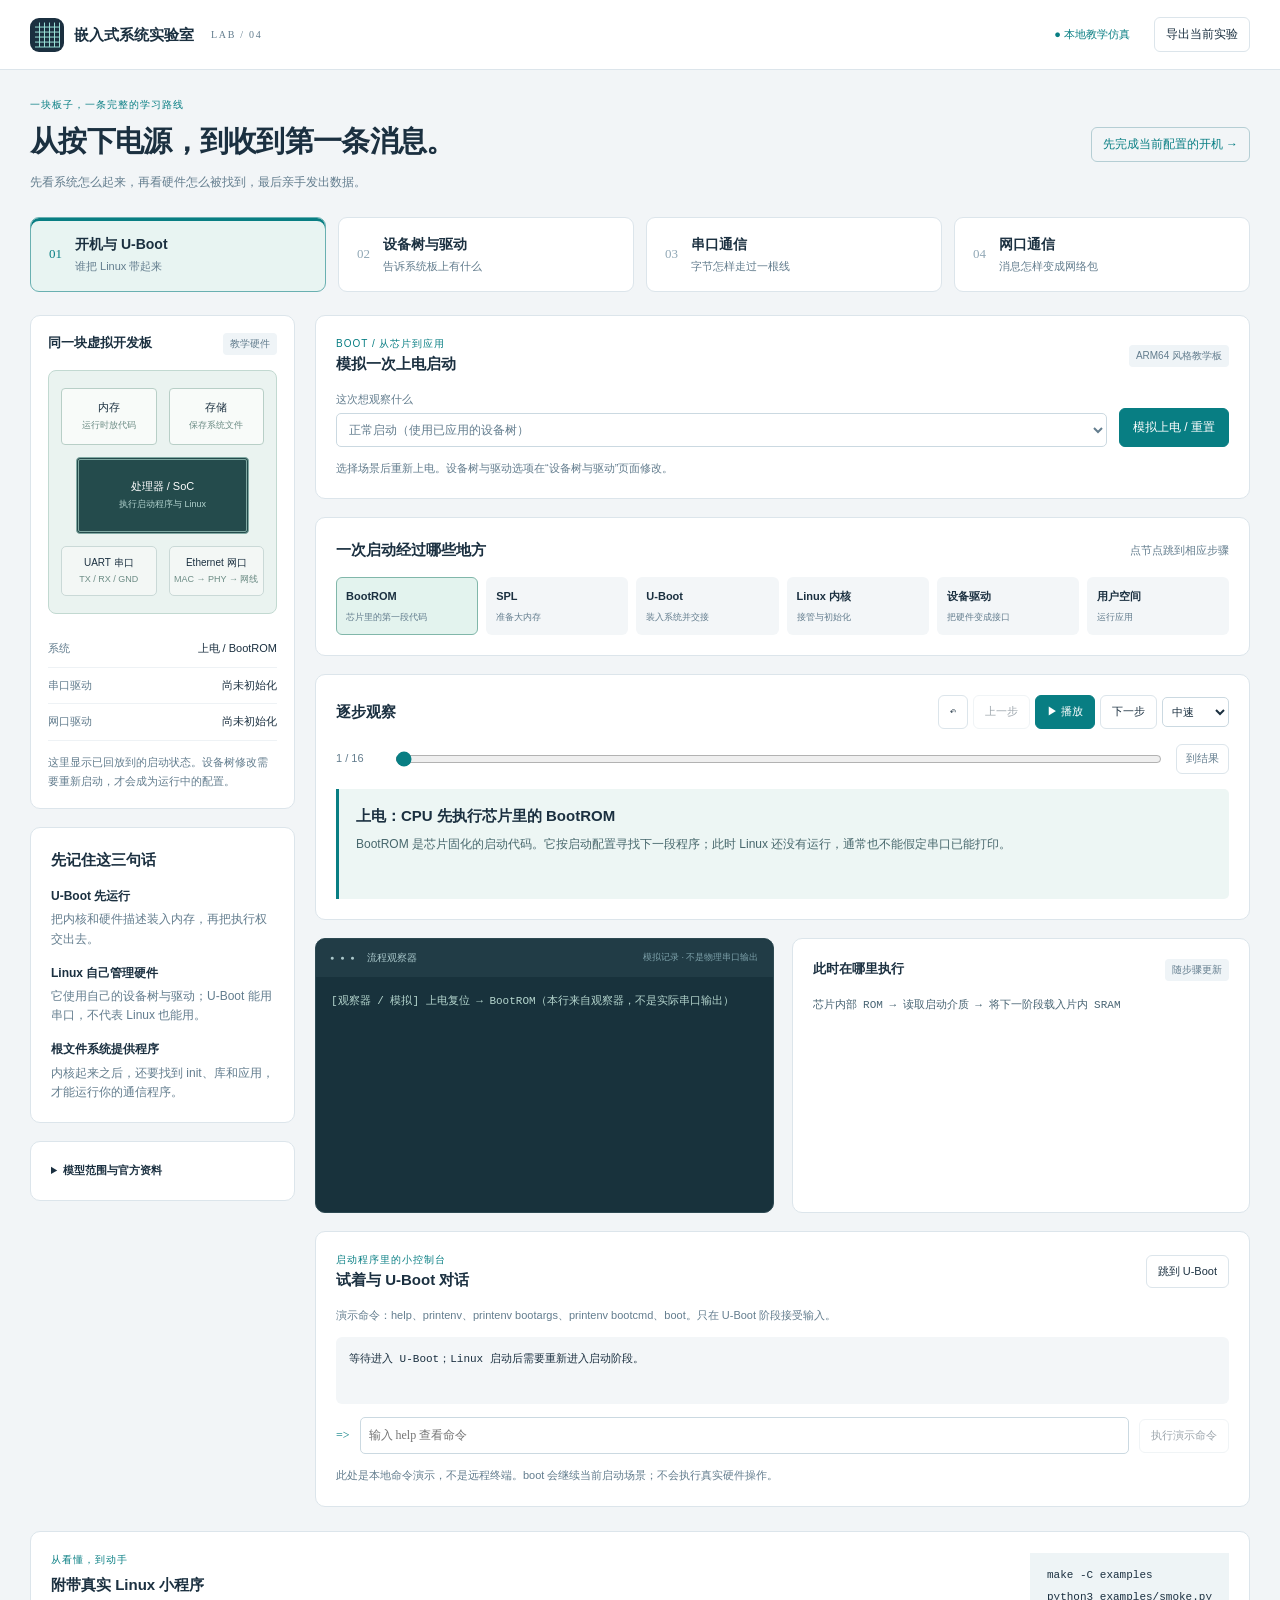
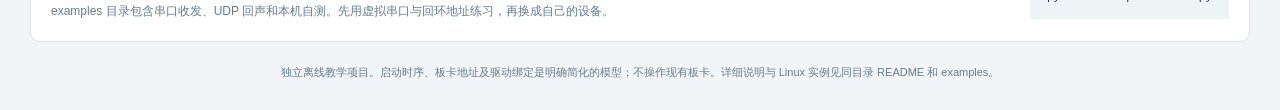
==== embedded-system-lab/index.html @ eefa9256 "Add embedded boot device tree UART and Ethernet learning project" ====
<!doctype html>
<html lang="zh-CN">
<head><meta charset="utf-8"><meta name="viewport" content="width=device-width,initial-scale=1"><title>嵌入式系统实验室 · 从开机到通信</title><link rel="stylesheet" href="style.css"></head>
<body>
<header><a href="#" class="brand"><span>▦</span>嵌入式系统实验室 <small>LAB / 04</small></a><span class="offline">● 本地教学仿真</span><button id="export">导出当前实验</button></header>
<main>
<section class="intro"><div><p class="eyebrow">一块板子，一条完整的学习路线</p><h1>从按下电源，到收到第一条消息。</h1><p>先看系统怎么起来，再看硬件怎么被找到，最后亲手发出数据。</p></div><button id="quick-boot" class="quiet">先完成当前配置的开机 →</button></section>
<nav class="tabs" aria-label="选择实验"><button data-tab="boot" aria-pressed="true"><span>01</span><div><b>开机与 U-Boot</b><small>谁把 Linux 带起来</small></div></button><button data-tab="tree" aria-pressed="false"><span>02</span><div><b>设备树与驱动</b><small>告诉系统板上有什么</small></div></button><button data-tab="serial" aria-pressed="false"><span>03</span><div><b>串口通信</b><small>字节怎样走过一根线</small></div></button><button data-tab="network" aria-pressed="false"><span>04</span><div><b>网口通信</b><small>消息怎样变成网络包</small></div></button></nav>
<div class="workspace">
<aside class="board-column">
<section class="panel board-panel"><div class="section-head"><h2>同一块虚拟开发板</h2><span class="tag">教学硬件</span></div><div class="board-drawing" aria-label="处理器、内存、存储、串口和网口的简化示意"><div class="board-chip memory">内存<br><small>运行时放代码</small></div><div class="board-chip storage">存储<br><small>保存系统文件</small></div><div class="board-chip soc">处理器 / SoC<br><small>执行启动程序与 Linux</small></div><div class="board-port" id="board-uart">UART 串口<br><small>TX / RX / GND</small></div><div class="board-port" id="board-eth">Ethernet 网口<br><small>MAC → PHY → 网线</small></div></div><dl class="board-status"><div><dt>系统</dt><dd id="board-system">尚未上电</dd></div><div><dt>串口驱动</dt><dd id="board-serial-status">尚未初始化</dd></div><div><dt>网口驱动</dt><dd id="board-network-status">尚未初始化</dd></div></dl><p class="fine">这里显示已回放到的启动状态。设备树修改需要重新启动，才会成为运行中的配置。</p></section>
<section class="panel learning"><h2 id="learn-title">先记住这三句话</h2><div id="learn-content"></div></section>
<details class="panel deeper"><summary>模型范围与官方资料</summary><div id="limitations"></div><div id="sources"></div></details>
</aside>
<section class="content-column">
<section id="tree-view" hidden>
<div class="panel tree-intro"><p class="eyebrow">硬件说明书，不是驱动程序</p><h2>设备树说“这里有一个设备”，驱动负责“怎么用它”。</h2><p>改下面的配置，再重新启动。观察同一块板子的串口与网口是否还能被 Linux 找到。</p></div>
<form id="tree-form" class="panel">
<div class="tree-cards"><fieldset><legend>UART · 串口设备</legend><label>设备是否启用<select id="dt-uart-enabled"><option value="true">启用 · status = okay</option><option value="false">关闭 · status = disabled</option></select></label><label>设备描述能否匹配驱动<select id="dt-uart-compatible"><option value="true">匹配 · study,uart</option><option value="false">写错 · study,unknown</option></select></label><label>内核里是否有对应驱动<select id="dt-uart-driver"><option value="true">有驱动</option><option value="false">没有编译该驱动</option></select></label></fieldset>
<fieldset><legend>Ethernet · 网口设备</legend><label>设备是否启用<select id="dt-eth-enabled"><option value="true">启用 · status = okay</option><option value="false">关闭 · status = disabled</option></select></label><label>设备描述能否匹配驱动<select id="dt-eth-compatible"><option value="true">匹配 · study,ethernet</option><option value="false">写错 · study,unknown</option></select></label><label>内核里是否有对应驱动<select id="dt-eth-driver"><option value="true">有驱动</option><option value="false">没有编译该驱动</option></select></label></fieldset></div>
<div class="tree-actions"><button type="submit" class="primary">应用配置并重新启动</button><button type="button" id="dt-restore">恢复默认草稿</button><span id="tree-dirty" class="muted">草稿与启动配置一致</span></div><p class="fine">“有没有编译驱动”是内核构建选项，不是设备树属性。这里把二者放在一起，方便比较。</p>
</form>
<section class="panel"><div class="section-head"><h2>你正在改变的设备树</h2><button id="download-dts">下载示例 .dts</button></div><div class="tree-pipeline"><span>DTS · 人读的文本</span><i>→ dtc 编译</i><span>DTB · 启动时传递</span><i>→ U-Boot</i><span>Linux 读取并匹配驱动</span></div><pre id="dts-preview"></pre><p class="fine">虚拟地址与自定义 study,* 设备描述仅供学习。这里生成文本并模拟匹配，没有调用真实 dtc，也不是可直接用于现有板卡的设备树。</p></section>
</section>
<section id="experiment-view">
<section class="panel configuration"><div class="section-head"><div><p class="eyebrow" id="experiment-kicker"></p><h2 id="experiment-title"></h2></div><span class="tag" id="experiment-tag"></span></div><form id="config-form"></form><p id="config-note" class="fine"></p><p id="validation" role="alert" hidden></p><div id="boot-required" hidden><span>还没有运行到可执行应用的 Linux。先完成开机，再回来收发数据。</span><button id="go-boot">去看开机过程</button></div></section>
<section class="panel flow"><div class="section-head"><h2 id="flow-title">一次启动经过哪些地方</h2><span class="muted">点节点跳到相应步骤</span></div><div id="stages"></div></section>
<section class="panel playback"><div class="section-head"><h2>逐步观察</h2><div class="controls"><button id="reset" aria-label="回到本实验起点">↶</button><button id="previous">上一步</button><button id="play" class="primary">▶ 播放</button><button id="next">下一步</button><select id="speed" aria-label="回放速度"><option value="1200">慢速</option><option value="650" selected>中速</option><option value="170">快速</option></select></div></div><div class="scrubber"><span id="position"></span><input type="range" id="seek" min="0" value="0" aria-label="实验进度"><button id="first-byte" hidden>第一个字节</button><button id="finish">到结果</button></div><article id="event" aria-live="polite"></article><div id="result" hidden></div><div class="transfer-status" id="transfer-status" hidden><div><span>本地发送完成</span><b id="local-done">尚未</b></div><div><span>对端收到完整消息</span><b id="peer-received">尚未</b></div><div><span>本端读到业务回复</span><b id="reply-received">尚未</b></div></div></section>
<div class="inspect-grid"><section class="terminal"><div class="terminal-bar"><span>● ● ●</span><b>流程观察器</b><small>模拟记录 · 不是物理串口输出</small></div><pre id="logs" aria-label="累计模拟事件记录"></pre></section><section class="panel inspect"><div class="section-head"><h2 id="data-label">此刻交接的数据</h2><span class="tag">随步骤更新</span></div><pre id="data-body"></pre></section></div>
<section id="uboot-panel" class="panel"><div class="section-head"><div><p class="eyebrow">启动程序里的小控制台</p><h2>试着与 U-Boot 对话</h2></div><button id="enter-uboot">跳到 U-Boot</button></div><p class="muted">演示命令：help、printenv、printenv bootargs、printenv bootcmd、boot。只在 U-Boot 阶段接受输入。</p><pre id="uboot-output">等待进入 U-Boot…</pre><form id="uboot-form"><span>=&gt;</span><input id="uboot-command" aria-label="模拟 U-Boot 命令" placeholder="输入 help 查看命令" autocomplete="off"><button type="submit">执行演示命令</button></form><p class="fine">此处是本地命令演示，不是远程终端。boot 会继续当前启动场景；不会执行真实硬件操作。</p></section>
<section id="serial-panel" class="panel" hidden><div class="section-head"><h2>串口线上的位流</h2><span class="muted">1 = 高电平 · 0 = 低电平 · ● 接收采样</span></div><div class="wave-scroll"><svg id="serial-wave" role="img" aria-label="UART 发出的逻辑电平"></svg></div><div class="byte-results"><div><span>发送的 UTF-8 字节</span><code id="serial-tx"></code></div><div><span>对端还原的字节</span><code id="serial-rx"></code></div><div><span>本端读到的 echo 字节</span><code id="serial-reply"></code></div></div><p class="fine">每字节：起始位 0 → 8 个数据位（最低位先发）→ 停止位 1。每格一位，开头额外一格示意空闲。上下两行分别展示请求和之后的业务 echo，按各自位序排列，并非同时发生；反向传输按整段展示。</p></section>
<section id="packet-panel" class="panel" hidden><div class="section-head"><div><p class="eyebrow">应用消息一层层装进包</p><h2>网口实际传递什么</h2></div><span class="tag">本次请求的预览</span></div><div id="packet-fields"></div><div id="packet-bytes"></div><p id="packet-detail"></p><p class="fine">预览 Ethernet II / IPv4 / UDP / 数据，不含网卡补入的最小帧填充、FCS 和前导码。网口驱动交给 MAC，PHY 再转换为适合网线传输的信号。</p></section>
</section>
</section>
</div>
<section class="panel hands-on"><div><p class="eyebrow">从看懂，到动手</p><h2>附带真实 Linux 小程序</h2><p>examples 目录包含串口收发、UDP 回声和本机自测。先用虚拟串口与回环地址练习，再换成自己的设备。</p></div><code>make -C examples<br>python3 examples/smoke.py</code></section>
<footer>独立离线教学项目。启动时序、板卡地址及驱动绑定是明确简化的模型；不操作现有板卡。详细说明与 Linux 实例见同目录 README 和 examples。</footer>
</main><script src="boot.js"></script><script src="comms.js"></script><script src="app.js"></script>
</body></html>
---- embedded-system-lab/style.css ----
:root{--bg:#f2f5f7;--ink:#1b3040;--muted:#637d8e;--line:#dce5eb;--teal:#087e83;--soft:#e9f5f3;--blue:#3774ab;--amber:#b07927;--red:#bc4e50}*{box-sizing:border-box}body{margin:0;background:var(--bg);color:var(--ink);font:14px/1.6 'Segoe UI','Microsoft YaHei',sans-serif}h1,h2,h3,p{margin:0}h1{font-size:29px;letter-spacing:-.7px;margin:5px 0 9px}h2{font-size:15px;font-weight:650}button,input,select{font:inherit;color:inherit}button{border:1px solid var(--line);border-radius:6px;background:white;padding:7px 11px;cursor:pointer}button:hover{background:var(--soft)}button:disabled{opacity:.42;cursor:default}button:focus-visible,input:focus-visible,select:focus-visible,summary:focus-visible{outline:3px solid #8cc4ce;outline-offset:2px}.primary{background:var(--teal);color:white;border-color:var(--teal)}.primary:hover{background:#076c70}input,select{display:block;width:100%;min-width:0;background:white;border:1px solid #cbd9e1;border-radius:5px;padding:8px}pre,code{font-family:Consolas,'Microsoft YaHei',monospace}pre{margin:0;white-space:pre-wrap;overflow-wrap:anywhere;font-size:12px;line-height:1.8}.fine{font-size:11px;line-height:1.75;color:var(--muted);margin-top:12px}.muted{font-size:11px;color:var(--muted)}.eyebrow{color:var(--teal);font-size:10px;letter-spacing:1px}.tag{font-size:10px;padding:3px 7px;background:#eff4f7;color:var(--muted);border-radius:4px}header{height:70px;padding:0 30px;display:flex;align-items:center;gap:24px;background:white;border-bottom:1px solid var(--line)}.brand{display:flex;align-items:center;gap:10px;color:var(--ink);text-decoration:none;font-size:15px;font-weight:600;margin-right:auto}.brand>span{width:34px;height:34px;border-radius:9px;background:var(--ink);color:#99e0d6;text-align:center;font:25px/34px sans-serif}.brand small{font:10px Consolas;letter-spacing:1.7px;color:var(--muted);margin-left:7px}.offline{font-size:11px;color:var(--teal)}header button{font-size:12px}main{max-width:1590px;padding:27px 30px;margin:auto}.intro{display:flex;align-items:center;justify-content:space-between;gap:20px;margin-bottom:24px}.intro p:not(.eyebrow){font-size:12px;color:var(--muted)}.quiet{font-size:12px;color:var(--teal);background:transparent;border-color:#b5ced4}.tabs{display:grid;grid-template-columns:repeat(4,1fr);gap:12px;margin-bottom:23px}.tabs button{display:flex;gap:13px;align-items:center;text-align:left;padding:15px 18px;border-radius:9px}.tabs button>span{font:13px Consolas;color:#91a8b6}.tabs b{display:block;font-weight:600;font-size:14px}.tabs small{display:block;color:var(--muted);font-size:11px;margin-top:3px}.tabs button[aria-pressed=true]{border-color:#69b0b1;background:#e8f4f2;box-shadow:inset 0 3px var(--teal)}.tabs button[aria-pressed=true]>span{color:var(--teal)}.workspace{display:grid;grid-template-columns:265px minmax(0,1fr);gap:20px;align-items:start}.board-column,.content-column{display:flex;flex-direction:column;gap:18px;min-width:0}.panel{background:white;border:1px solid var(--line);border-radius:10px;padding:20px;min-width:0}.section-head{display:flex;align-items:center;justify-content:space-between;gap:10px;flex-wrap:wrap;margin-bottom:15px}.section-head button{font-size:11px}.board-panel{padding:17px}.board-panel h2{font-size:13px}.board-drawing{padding:17px 12px;display:grid;grid-template-columns:1fr 1fr;gap:12px;background:#eaf3f0;border:1px solid #c2d9d1;border-radius:8px;position:relative}.board-chip{border:1px solid #b8cfc7;background:#f8fbf9;border-radius:4px;padding:10px 5px;text-align:center;font-size:11px;position:relative}.board-chip small,.board-port small{font-size:9px;color:#6c8c85}.soc{grid-column:1/-1;margin:0 15px;background:#244b4c;color:white;padding:18px 5px;border:3px double #80aaa3}.soc small{color:#b3d3cf}.board-port{padding:8px 3px;text-align:center;font-size:10px;border:1px solid #cad9d7;border-radius:5px;background:#f3f7f5}.board-port.ready{background:#d4eee6;border-color:#74b5a5}.board-port.failed{background:#faeee5;border-color:#d9b18b}.board-status{margin:17px 0 0}.board-status>div{display:flex;justify-content:space-between;gap:7px;padding:9px 0;border-bottom:1px solid #eef2f5;font-size:11px}.board-status dt{color:var(--muted);flex-shrink:0}.board-status dd{margin:0;text-align:right}.learning p{font-size:12px;color:var(--muted);margin-top:15px}.learning b{color:var(--ink);font-weight:600;display:block;margin-bottom:4px}.deeper{font-size:11px}.deeper summary{font-weight:600;cursor:pointer}.deeper ul{padding-left:16px;color:var(--muted)}.deeper li{margin-top:8px}.deeper a{color:var(--blue);display:block;margin:10px 0;overflow-wrap:anywhere}#experiment-view,#tree-view{display:flex;flex-direction:column;gap:18px}.configuration form{display:flex;flex-wrap:wrap;align-items:end;gap:12px}.configuration label{font-size:11px;color:var(--muted);flex:1 1 130px}.configuration label>input,.configuration label>select{font-size:12px;margin-top:5px}.configuration .message-input{flex:2 1 200px}.configuration form>button{font-size:12px;padding:9px 13px}#validation{color:var(--red);font-size:12px;padding-top:12px}#boot-required{display:flex;align-items:center;gap:15px;background:#fff6e8;padding:12px;border-radius:6px;margin-top:14px;font-size:12px;color:#886421}#boot-required button{font-size:11px;margin-left:auto;flex-shrink:0}#stages{display:flex;gap:8px;flex-wrap:wrap}#stages button{flex:1 1 100px;text-align:left;border-color:transparent;background:#f3f6f8;padding:10px 9px;min-width:0}#stages b{display:block;font-size:11px;font-weight:600}#stages small{display:block;font-size:9px;color:var(--muted);margin-top:4px}#stages button.active{background:#e3f3ee;border-color:#81b7aa}#stages button.past{box-shadow:inset 0 -2px #b9d9cf}.controls{display:flex;align-items:center;gap:5px}.controls button,.controls select{font-size:11px}.controls select{width:67px;padding:7px 5px}.scrubber{display:flex;align-items:center;gap:12px;margin-bottom:15px;color:var(--muted);font-size:11px}.scrubber>span{min-width:45px}.scrubber input{padding:0;accent-color:var(--teal)}.scrubber button{flex-shrink:0;font-size:11px;padding:5px 9px}#event{border-left:3px solid var(--teal);background:#edf6f4;border-radius:0 5px 5px 0;padding:15px 17px;min-height:110px}#event h3{font-size:15px;margin-bottom:6px}#event p{font-size:12px;line-height:1.8;color:#47676c}#result{margin-top:13px;padding:12px 14px;background:#eff8f2;border:1px solid #c4decf;border-radius:6px;font-size:12px}#result.bad{background:#fff5e8;border-color:#e4cfac}#result strong{display:block;margin-bottom:4px}#result p{color:#647b76}.transfer-status{display:grid;grid-template-columns:repeat(3,1fr);gap:15px;border-top:1px solid var(--line);padding-top:14px;margin-top:15px}.transfer-status span{font-size:10px;color:var(--muted);display:block}.transfer-status b{font-size:12px;font-weight:550;display:block;margin-top:4px}.good{color:var(--teal)}.inspect-grid{display:grid;grid-template-columns:1fr 1fr;gap:18px;min-width:0}.terminal{background:#18323c;border:1px solid #2d4952;border-radius:10px;overflow:hidden;min-width:0}.terminal-bar{display:flex;align-items:center;gap:10px;background:#213c46;padding:11px 14px;color:#a9c7ca;font-size:10px}.terminal-bar>span{font-size:7px;letter-spacing:2px}.terminal-bar b{font-weight:500}.terminal-bar small{font-size:9px;margin-left:auto;color:#7da1aa}#logs{color:#b4d5cd;padding:15px;min-height:235px;max-height:300px;overflow:auto;font-size:11px;scrollbar-width:thin}#data-body{font-size:11px;color:#486473;min-height:180px;max-height:267px;overflow:auto}.inspect h2{font-size:13px}#uboot-output{background:#f3f6f8;border-radius:6px;padding:13px;margin:13px 0;max-height:200px;overflow:auto;min-height:67px;font-size:11px}#uboot-form{display:flex;align-items:center;gap:10px;font-family:Consolas;font-size:12px}#uboot-form button{flex-shrink:0;font-family:inherit;font-size:11px}#uboot-form span{color:var(--teal)}.wave-scroll{overflow-x:auto;background:#f8fafb;border-radius:6px;max-width:100%}#serial-wave{display:block;min-width:600px;width:100%;height:125px}.byte-results{display:grid;grid-template-columns:1fr 1fr;gap:14px;margin-top:14px}.byte-results span{font-size:10px;color:var(--muted);display:block}.byte-results code{font-size:12px;overflow-wrap:anywhere;display:block;color:var(--teal);margin-top:6px}#packet-fields{display:flex;gap:7px;flex-wrap:wrap;margin-bottom:15px}#packet-fields button{font-size:11px;background:#f0f5f8;border-color:transparent}#packet-fields button.active{border-color:var(--teal);background:#e9f6f0}#packet-bytes{display:grid;grid-template-columns:repeat(16,1fr);gap:4px}#packet-bytes button{font:11px Consolas;padding:7px 0;border:1px solid transparent;background:#eff3f7}#packet-bytes button.highlight{background:#dcefeb;border-color:#81b5a5}#packet-bytes button small{display:block;font:8px Consolas;color:var(--muted);margin-bottom:4px}#packet-detail{font-size:11px;color:var(--muted);background:#f4f7f9;border-radius:5px;margin-top:12px;padding:10px;min-height:38px}.tree-intro h2{font-size:19px;margin:7px 0 12px}.tree-intro p:not(.eyebrow){font-size:12px;color:var(--muted)}.tree-cards{display:grid;grid-template-columns:1fr 1fr;gap:20px}.tree-cards fieldset{margin:0;padding:18px;border:1px solid var(--line);border-radius:8px;min-width:0}.tree-cards legend{padding:0 6px;font-size:13px;font-weight:600}.tree-cards label{font-size:11px;color:var(--muted);display:block;margin-bottom:15px}.tree-cards label:last-child{margin-bottom:0}.tree-cards select{font-size:12px;margin-top:5px}.tree-actions{display:flex;gap:10px;align-items:center;flex-wrap:wrap;margin-top:20px}.tree-actions button{font-size:12px}.tree-pipeline{display:flex;gap:8px;align-items:center;flex-wrap:wrap;font-size:10px;margin-bottom:15px}.tree-pipeline span{padding:6px 9px;background:#ecf4f0;border-radius:4px;color:var(--teal)}.tree-pipeline i{font-style:normal;color:var(--muted)}#dts-preview{background:#f4f7f9;padding:18px;border-radius:7px;font-size:12px;max-height:530px;overflow:auto}.hands-on{margin-top:24px;display:flex;justify-content:space-between;align-items:center;gap:20px}.hands-on h2{margin:5px 0}.hands-on p:not(.eyebrow){font-size:12px;color:var(--muted)}.hands-on code{background:#eef4f6;padding:11px 17px;font-size:11px;line-height:2;flex-shrink:0}footer{padding:22px 5px 2px;text-align:center;font-size:11px;color:var(--muted)}[hidden]{display:none!important}@media(max-width:1200px){.workspace{grid-template-columns:230px minmax(0,1fr);gap:15px}.panel{padding:16px}.inspect-grid{grid-template-columns:1fr}.terminal-bar small{font-size:10px}.tabs button{padding:12px}.board-panel .tag{display:none}#logs{min-height:170px}#data-body{min-height:130px}.controls{flex-wrap:wrap}}@media(max-width:900px){.workspace{grid-template-columns:1fr}.board-column{display:grid;grid-template-columns:1fr 1fr}.board-drawing{display:none}.deeper{grid-column:1/-1}.learning p{margin-top:10px}.intro .quiet{display:none}.tabs button{gap:9px}.tabs small{font-size:10px}.hands-on{align-items:flex-start}.inspect-grid{grid-template-columns:1fr 1fr}}@media(max-width:640px){header{padding:0 13px;gap:8px}.brand{font-size:13px}.brand small,.offline{display:none}header button{font-size:10px;padding:6px}main{padding:20px 12px}h1{font-size:25px}.tabs{grid-template-columns:1fr 1fr;gap:8px}.tabs button{padding:12px 10px}.tabs b{font-size:12px}.tabs small{font-size:10px}.board-column{grid-template-columns:1fr}.board-panel{padding:14px}.board-status{display:flex;gap:12px;flex-wrap:wrap;margin-top:0}.board-status>div{flex:1 1 90px;display:block;border:0}.board-status dd{text-align:left;margin-top:4px}.learning,.deeper{display:none}.panel{padding:14px}.inspect-grid,.tree-cards{grid-template-columns:1fr}.controls{gap:4px}.controls button{padding:6px 8px}.controls select{padding:6px 4px}.playback>.section-head{align-items:flex-start}.scrubber{gap:7px}#event{min-height:140px}#stages{gap:5px}#stages button{flex-basis:90px}.transfer-status{gap:8px}.transfer-status span{font-size:9px}.terminal-bar small{font-size:8px}#logs{max-height:230px}#packet-bytes{grid-template-columns:repeat(8,1fr)}#uboot-form{flex-wrap:wrap}#uboot-command{flex:1}#uboot-form button{margin-left:auto}.hands-on{flex-direction:column;gap:12px}#boot-required{flex-direction:column;align-items:start}#boot-required button{margin-left:0}.tree-intro h2{font-size:17px}.tree-actions button{font-size:11px}.tree-pipeline{gap:6px}.byte-results{grid-template-columns:1fr}.configuration form{gap:9px}}
.board-column .deeper{display:block}.content-column .scrubber>span{white-space:nowrap}
@media(min-width:641px){.panel .byte-results{grid-template-columns:repeat(3,minmax(0,1fr))}}
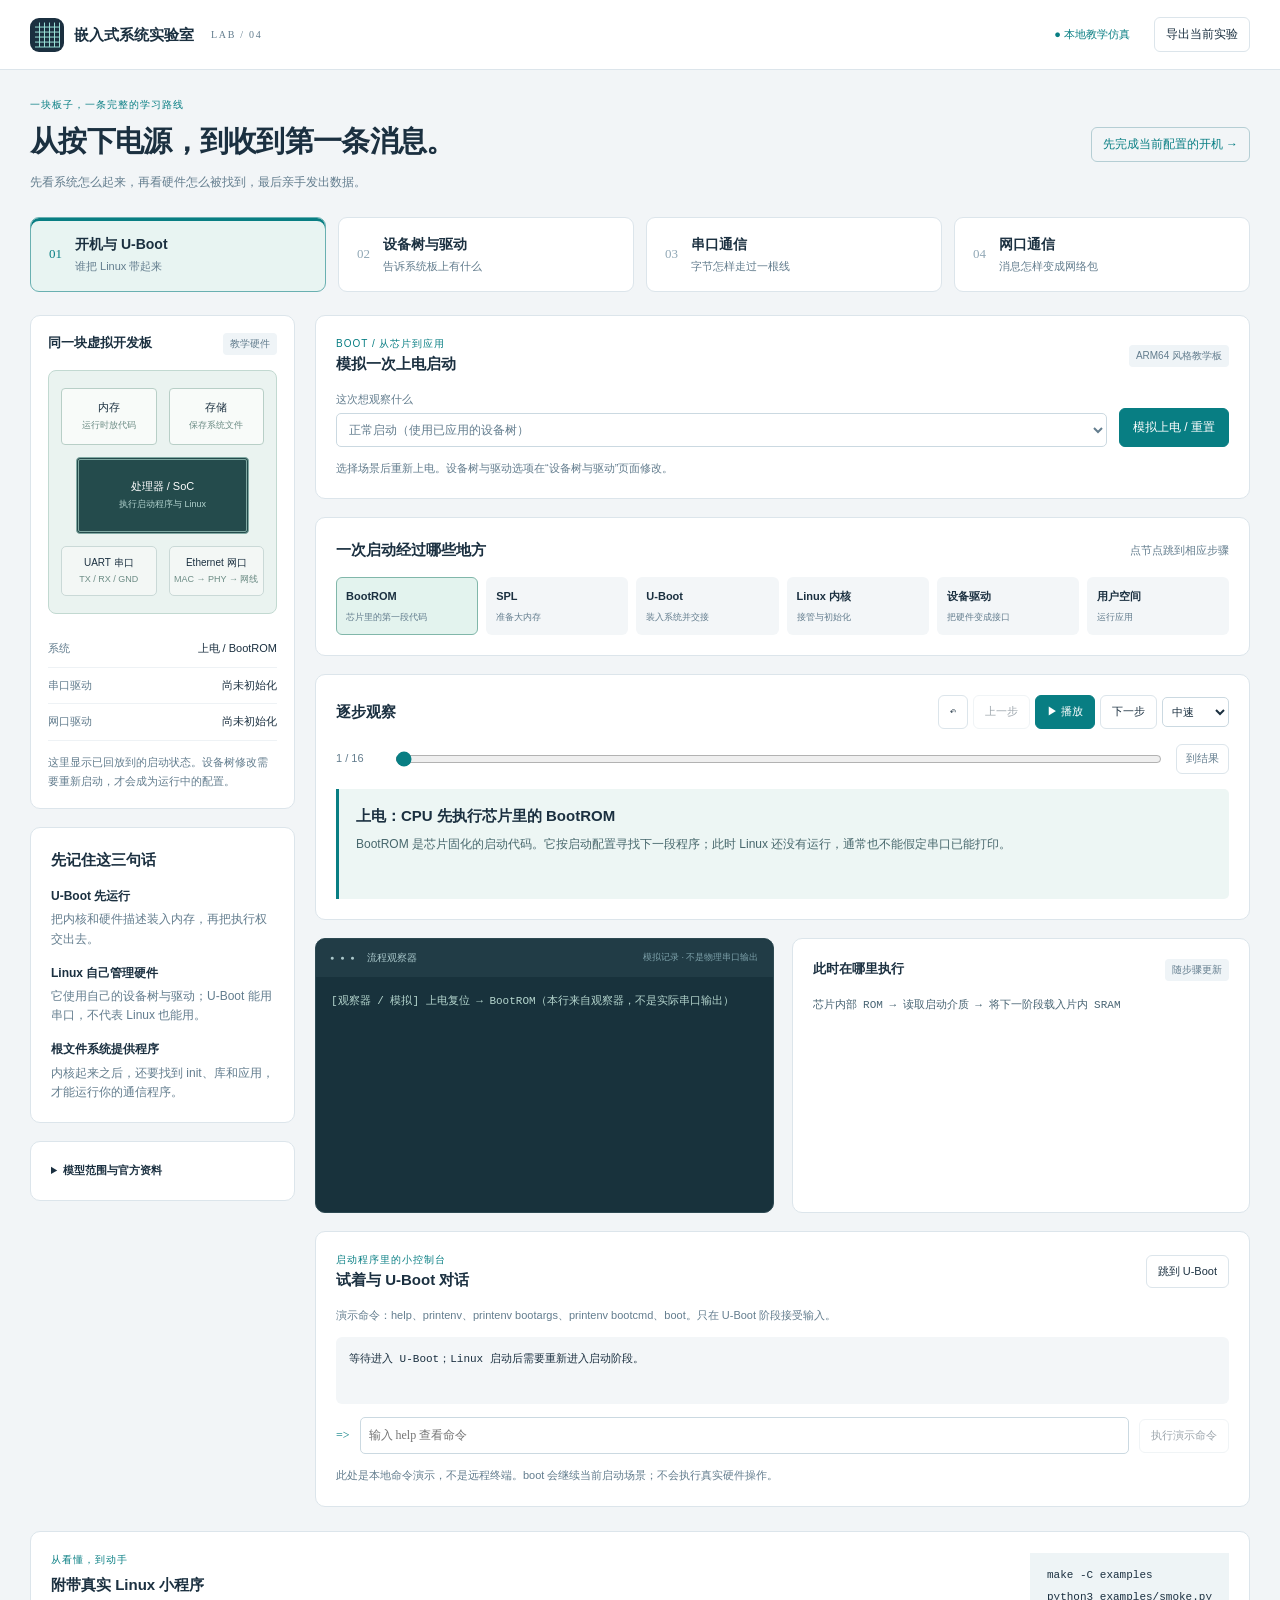
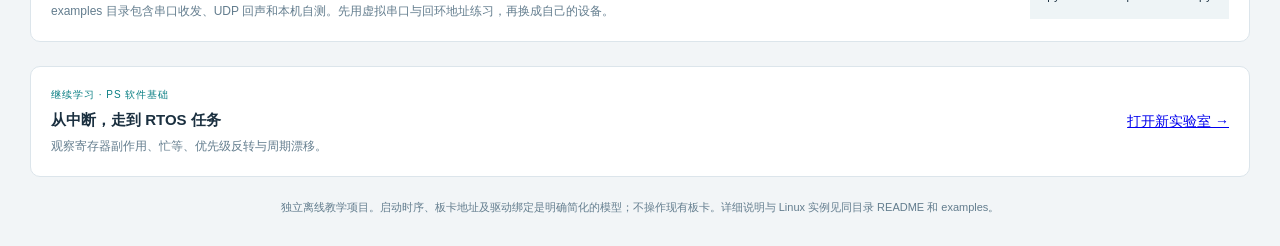
==== commit b95dfa5d: "Add interactive RTOS and register learning labs" ====
--- a/embedded-system-lab/index.html
+++ b/embedded-system-lab/index.html
@@ -34,6 +34,7 @@
 </section>
 </div>
 <section class="panel hands-on"><div><p class="eyebrow">从看懂，到动手</p><h2>附带真实 Linux 小程序</h2><p>examples 目录包含串口收发、UDP 回声和本机自测。先用虚拟串口与回环地址练习，再换成自己的设备。</p></div><code>make -C examples<br>python3 examples/smoke.py</code></section>
+<section class="panel hands-on"><div><p class="eyebrow">继续学习 · PS 软件基础</p><h2>从中断，走到 RTOS 任务</h2><p>观察寄存器副作用、忙等、优先级反转与周期漂移。</p></div><a href="../rtos-lab/RTOS与寄存器实验室.html">打开新实验室 →</a></section>
 <footer>独立离线教学项目。启动时序、板卡地址及驱动绑定是明确简化的模型；不操作现有板卡。详细说明与 Linux 实例见同目录 README 和 examples。</footer>
 </main><script src="boot.js"></script><script src="comms.js"></script><script src="app.js"></script>
 </body></html>
